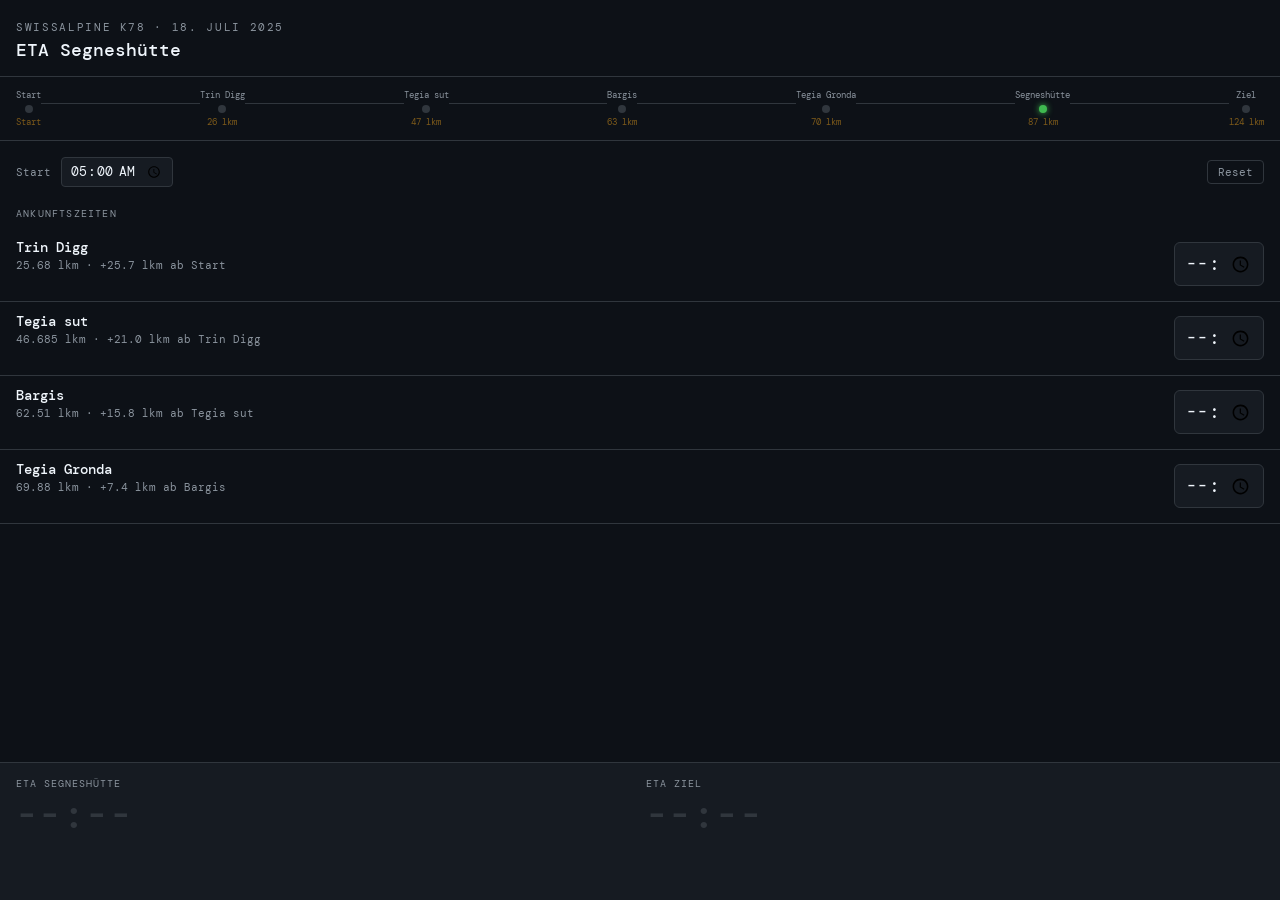
==== index.html @ bb36ba83 "from Claude" ====
<!DOCTYPE html>
<html lang="de">
<head>
  <meta charset="UTF-8">
  <meta name="viewport" content="width=device-width, initial-scale=1.0">
  <title>Swissalpine ETA</title>
  <link rel="preconnect" href="https://fonts.googleapis.com">
  <link href="https://fonts.googleapis.com/css2?family=DM+Mono:wght@300;400;500&display=swap" rel="stylesheet">
  <style>
    *, *::before, *::after { box-sizing: border-box; margin: 0; padding: 0; }

    :root {
      --bg:           #0D1117;
      --surface:      #161B22;
      --border:       #30363D;
      --accent:       #E8A838;
      --accent-dim:   #7D5A1A;
      --text:         #F0F6FC;
      --muted:        #8B949E;
      --ok:           #3FB950;
      --mono:         'DM Mono', 'Courier New', monospace;
    }

    body {
      background: var(--bg);
      color: var(--text);
      font-family: var(--mono);
      font-size: 14px;
      min-height: 100vh;
      padding: 0 0 120px 0;
    }

    /* ── header ── */
    header {
      padding: 20px 16px 14px;
      border-bottom: 1px solid var(--border);
    }
    header h1 {
      font-size: 11px;
      font-weight: 400;
      letter-spacing: 0.15em;
      text-transform: uppercase;
      color: var(--muted);
    }
    header p {
      font-size: 18px;
      font-weight: 500;
      color: var(--text);
      margin-top: 4px;
    }

    /* ── route strip ── */
    .route-strip {
      display: flex;
      align-items: center;
      gap: 0;
      overflow-x: auto;
      padding: 12px 16px;
      border-bottom: 1px solid var(--border);
      scrollbar-width: none;
    }
    .route-strip::-webkit-scrollbar { display: none; }
    .route-node {
      display: flex;
      flex-direction: column;
      align-items: center;
      flex-shrink: 0;
    }
    .route-node .label {
      font-size: 9px;
      color: var(--muted);
      text-align: center;
      max-width: 60px;
      white-space: nowrap;
    }
    .route-node .dot {
      width: 8px;
      height: 8px;
      border-radius: 50%;
      background: var(--border);
      margin: 4px 0 3px;
      transition: background 0.2s;
    }
    .route-node .dot.active { background: var(--accent); }
    .route-node .dot.target { background: var(--ok); box-shadow: 0 0 6px var(--ok); }
    .route-node .lkm {
      font-size: 9px;
      color: var(--accent-dim);
    }
    .route-line {
      flex: 1;
      height: 1px;
      background: var(--border);
      min-width: 12px;
      margin-bottom: 10px;
    }

    /* ── checkpoints ── */
    .section-label {
      font-size: 10px;
      letter-spacing: 0.12em;
      text-transform: uppercase;
      color: var(--muted);
      padding: 16px 16px 8px;
    }

    .checkpoint {
      padding: 10px 16px;
      display: grid;
      grid-template-columns: 1fr auto;
      align-items: center;
      gap: 12px;
      border-bottom: 1px solid var(--border);
    }
    .checkpoint-meta { display: flex; flex-direction: column; gap: 2px; }
    .checkpoint-name { font-size: 14px; font-weight: 500; color: var(--text); }
    .checkpoint-detail { font-size: 11px; color: var(--muted); }
    .checkpoint-pace {
      font-size: 11px;
      color: var(--accent);
      margin-top: 3px;
      min-height: 14px;
    }

    .time-input {
      background: var(--surface);
      border: 1px solid var(--border);
      border-radius: 6px;
      color: var(--text);
      font-family: var(--mono);
      font-size: 18px;
      padding: 8px 10px;
      width: 90px;
      text-align: center;
      transition: border-color 0.15s;
      -webkit-appearance: none;
    }
    .time-input:focus {
      outline: none;
      border-color: var(--accent);
    }
    .time-input.filled { border-color: var(--accent-dim); }
    .time-input:disabled {
      opacity: 0.35;
      cursor: not-allowed;
    }

    /* ── result card ── */
    .result-card {
      position: fixed;
      bottom: 0;
      left: 0;
      right: 0;
      background: var(--surface);
      border-top: 1px solid var(--border);
      padding: 14px 16px 24px;
    }
    .result-grid {
      display: grid;
      grid-template-columns: 1fr 1fr;
      gap: 12px;
    }
    .result-item { display: flex; flex-direction: column; gap: 2px; }
    .result-label {
      font-size: 10px;
      letter-spacing: 0.1em;
      text-transform: uppercase;
      color: var(--muted);
    }
    .result-time {
      font-size: 36px;
      font-weight: 500;
      color: var(--text);
      letter-spacing: 0.04em;
      transition: color 0.3s;
    }
    .result-time.ready { color: var(--ok); }
    .result-time.placeholder { color: var(--border); }
    .result-sub {
      font-size: 11px;
      color: var(--muted);
      min-height: 15px;
    }
    .result-basis {
      font-size: 10px;
      color: var(--accent-dim);
      margin-top: 6px;
      min-height: 14px;
    }

    /* ── settings ── */
    .settings {
      padding: 16px 16px 4px;
      display: flex;
      align-items: center;
      gap: 10px;
    }
    .settings label { font-size: 11px; color: var(--muted); }
    .settings input[type=time] {
      background: var(--surface);
      border: 1px solid var(--border);
      border-radius: 4px;
      color: var(--text);
      font-family: var(--mono);
      font-size: 13px;
      padding: 4px 8px;
    }
    .settings input[type=time]:focus { outline: none; border-color: var(--accent); }

    .reset-btn {
      margin-left: auto;
      background: none;
      border: 1px solid var(--border);
      border-radius: 4px;
      color: var(--muted);
      font-family: var(--mono);
      font-size: 11px;
      padding: 4px 10px;
      cursor: pointer;
    }
    .reset-btn:hover { border-color: var(--muted); color: var(--text); }
  </style>
</head>
<body>

<header>
  <h1>Swissalpine K78 · 18. Juli 2025</h1>
  <p>ETA Segneshütte</p>
</header>

<div class="route-strip" id="routeStrip">
  <!-- filled by JS -->
</div>

<div class="settings">
  <label>Start</label>
  <input type="time" id="startTime" value="05:00">
  <button class="reset-btn" onclick="resetAll()">Reset</button>
</div>

<div class="section-label">Ankunftszeiten</div>

<div id="checkpointList">
  <!-- filled by JS -->
</div>

<div class="result-card">
  <div class="result-grid">
    <div class="result-item">
      <div class="result-label">ETA Segneshütte</div>
      <div class="result-time placeholder" id="etaSegnes">--:--</div>
      <div class="result-sub" id="etaSegnesSub"></div>
    </div>
    <div class="result-item">
      <div class="result-label">ETA Ziel</div>
      <div class="result-time placeholder" id="etaZiel">--:--</div>
      <div class="result-sub" id="etaZielSub"></div>
    </div>
  </div>
  <div class="result-basis" id="resultBasis"></div>
</div>

<script>
  // ── Strecke ──────────────────────────────────────────────────────────────
  const ROUTE = [
    { id: 'start',    name: 'Start',         lkm: 0,       input: false },
    { id: 'trindigg', name: 'Trin Digg',     lkm: 25.68,   input: true  },
    { id: 'tegiasut', name: 'Tegia sut',     lkm: 46.685,  input: true  },
    { id: 'bargis',   name: 'Bargis',        lkm: 62.51,   input: true  },
    { id: 'gronda',   name: 'Tegia Gronda',  lkm: 69.88,   input: true  },
    { id: 'segnes',   name: 'Segneshütte',   lkm: 87.255,  input: false },
    { id: 'ziel',     name: 'Ziel',          lkm: 124.255, input: false },
  ];

  // Fatigue model params (calibrated)
  const V_BASE_MODEL = 10.2;   // lkm/h
  const ONSET = 40.0;          // lkm
  const LAMBDA = 0.009;
  const FLOOR = 0.55;

  function fatigue(lkm) {
    return Math.max(FLOOR, Math.exp(-LAMBDA * Math.max(0, lkm - ONSET)));
  }

  function fatigueMid(lkm_a, lkm_b) {
    // average of start and end fatigue (as in ODS)
    return (fatigue(lkm_a) + fatigue(lkm_b)) / 2;
  }

  // ── Time helpers ─────────────────────────────────────────────────────────
  function toMin(hhmm) {
    if (!hhmm) return null;
    const [h, m] = hhmm.split(':').map(Number);
    return h * 60 + m;
  }

  function toHHMM(minutes) {
    if (minutes == null || isNaN(minutes)) return '--:--';
    const h = Math.floor(minutes / 60) % 24;
    const m = Math.round(minutes % 60);
    return String(h).padStart(2, '0') + ':' + String(m).padStart(2, '0');
  }

  function durationStr(minutes) {
    if (!minutes || minutes <= 0) return '';
    const h = Math.floor(minutes / 60);
    const m = Math.round(minutes % 60);
    return h > 0 ? `${h}h ${m}min` : `${m}min`;
  }

  // ── Build DOM ─────────────────────────────────────────────────────────────
  function buildRoute() {
    const strip = document.getElementById('routeStrip');
    ROUTE.forEach((cp, i) => {
      const node = document.createElement('div');
      node.className = 'route-node';
      const isTarget = cp.id === 'segnes';
      node.innerHTML = `
        <span class="label">${cp.name}</span>
        <div class="dot${isTarget ? ' target' : ''}" id="dot_${cp.id}"></div>
        <span class="lkm">${cp.lkm > 0 ? cp.lkm.toFixed(0) + ' lkm' : 'Start'}</span>
      `;
      strip.appendChild(node);
      if (i < ROUTE.length - 1) {
        const line = document.createElement('div');
        line.className = 'route-line';
        strip.appendChild(line);
      }
    });
  }

  function buildCheckpoints() {
    const list = document.getElementById('checkpointList');
    const inputs = ROUTE.filter(cp => cp.input);
    inputs.forEach((cp, i) => {
      const prev = ROUTE[ROUTE.findIndex(r => r.id === cp.id) - 1];
      const segLkm = cp.lkm - prev.lkm;
      const div = document.createElement('div');
      div.className = 'checkpoint';
      div.innerHTML = `
        <div class="checkpoint-meta">
          <div class="checkpoint-name">${cp.name}</div>
          <div class="checkpoint-detail">${cp.lkm} lkm · +${segLkm.toFixed(1)} lkm ab ${prev.name}</div>
          <div class="checkpoint-pace" id="pace_${cp.id}"></div>
        </div>
        <input type="time" class="time-input" id="input_${cp.id}"
               placeholder="--:--" step="60"
               oninput="onTimeInput('${cp.id}')">
      `;
      list.appendChild(div);
    });
  }

  // ── Core calculation ──────────────────────────────────────────────────────
  function calculate() {
    const startMin = toMin(document.getElementById('startTime').value) ?? 300;

    // Collect filled checkpoints
    const filled = [];
    ROUTE.forEach(cp => {
      if (!cp.input) return;
      const el = document.getElementById('input_' + cp.id);
      const val = el?.value;
      if (val) filled.push({ ...cp, arrMin: toMin(val) });
    });

    // Update dot states
    ROUTE.forEach(cp => {
      const dot = document.getElementById('dot_' + cp.id);
      if (!dot) return;
      const isFilled = filled.find(f => f.id === cp.id);
      if (cp.id === 'segnes') return; // always green
      if (cp.id === 'start') { dot.classList.add('active'); return; }
      if (isFilled) dot.classList.add('active');
      else dot.classList.remove('active');
    });

    // Show pace per segment
    ROUTE.filter(cp => cp.input).forEach((cp, i) => {
      const paceEl = document.getElementById('pace_' + cp.id);
      const f = filled.find(f => f.id === cp.id);
      if (!f) { paceEl.textContent = ''; return; }

      const prevFilled = i === 0
        ? { lkm: 0, arrMin: startMin }
        : (() => {
            const inputCps = ROUTE.filter(r => r.input);
            for (let j = i - 1; j >= 0; j--) {
              const prev = inputCps[j];
              const pf = filled.find(ff => ff.id === prev.id);
              if (pf) return pf;
            }
            return { lkm: 0, arrMin: startMin };
          })();

      const segLkm = f.lkm - prevFilled.lkm;
      const segMin = f.arrMin - prevFilled.arrMin;
      if (segMin <= 0) { paceEl.textContent = '⚠ Zeit prüfen'; return; }
      const pace = segLkm / (segMin / 60);
      paceEl.textContent = `${pace.toFixed(1)} lkm/h`;
    });

    if (filled.length === 0) {
      setResult(null, null, null);
      return;
    }

    // Use last filled segment to estimate v_base
    const last = filled[filled.length - 1];
    const lastIdx = ROUTE.findIndex(r => r.id === last.id);
    const prevCp = ROUTE[lastIdx - 1];

    // Find previous filled or start
    let prevFilled = { lkm: 0, arrMin: startMin };
    for (let i = filled.length - 2; i >= 0; i--) {
      if (filled[i].lkm < last.lkm) { prevFilled = filled[i]; break; }
    }
    // fallback: use start if only one point
    if (filled.length === 1) prevFilled = { lkm: 0, arrMin: startMin };

    const segLkm = last.lkm - prevFilled.lkm;
    const segMin = last.arrMin - prevFilled.arrMin;
    if (segMin <= 0) { setResult(null, null, 'Zeit prüfen'); return; }

    const measuredPace = segLkm / (segMin / 60);  // lkm/h
    const fSeg = fatigueMid(prevFilled.lkm, last.lkm);
    const vBaseEst = measuredPace / fSeg;

    // Clamp v_base to sane range [6, 14]
    const vBase = Math.min(14, Math.max(6, vBaseEst));

    // Project to Segneshütte
    const segnes = ROUTE.find(r => r.id === 'segnes');
    const ziel = ROUTE.find(r => r.id === 'ziel');

    const fSegnes = fatigueMid(last.lkm, segnes.lkm);
    const distToSegnes = segnes.lkm - last.lkm;
    const minToSegnes = (distToSegnes / (vBase * fSegnes)) * 60;
    const etaSegnesMin = last.arrMin + minToSegnes;

    // Project to Ziel
    const fZiel = fatigueMid(segnes.lkm, ziel.lkm);
    const distToZiel = ziel.lkm - last.lkm;
    const fFull = fatigueMid(last.lkm, ziel.lkm);
    const minToZiel = (distToZiel / (vBase * fFull)) * 60;
    const etaZielMin = last.arrMin + minToZiel;

    const basisText = `Basis: ${vBase.toFixed(1)} lkm/h (ab ${last.name}, ${measuredPace.toFixed(1)} lkm/h gemessen)`;
    setResult(etaSegnesMin, etaZielMin, basisText, startMin);
  }

  function setResult(segnesMin, zielMin, basis, startMin) {
    const segnesEl = document.getElementById('etaSegnes');
    const zielEl = document.getElementById('etaZiel');
    const segnesSubEl = document.getElementById('etaSegnesSub');
    const zielSubEl = document.getElementById('etaZielSub');
    const basisEl = document.getElementById('resultBasis');

    if (segnesMin == null) {
      segnesEl.textContent = '--:--';
      segnesEl.className = 'result-time placeholder';
      zielEl.textContent = '--:--';
      zielEl.className = 'result-time placeholder';
      segnesSubEl.textContent = '';
      zielSubEl.textContent = '';
      basisEl.textContent = '';
      return;
    }

    segnesEl.textContent = toHHMM(segnesMin);
    segnesEl.className = 'result-time ready';
    zielEl.textContent = toHHMM(zielMin);
    zielEl.className = 'result-time ready';

    const now = new Date();
    const nowMin = now.getHours() * 60 + now.getMinutes();
    const diffSegnes = segnesMin - nowMin;
    segnesSubEl.textContent = diffSegnes > 0 ? `in ${durationStr(diffSegnes)}` : '';

    const totalMin = zielMin - (startMin ?? 300);
    zielSubEl.textContent = `Gesamtzeit ${durationStr(totalMin)}`;

    basisEl.textContent = basis ?? '';
  }

  function onTimeInput(id) {
    const el = document.getElementById('input_' + id);
    if (el.value) el.classList.add('filled');
    else el.classList.remove('filled');
    calculate();
  }

  function resetAll() {
    ROUTE.filter(cp => cp.input).forEach(cp => {
      const el = document.getElementById('input_' + cp.id);
      if (el) { el.value = ''; el.classList.remove('filled'); }
      const pace = document.getElementById('pace_' + cp.id);
      if (pace) pace.textContent = '';
    });
    setResult(null, null, null);
    ROUTE.forEach(cp => {
      const dot = document.getElementById('dot_' + cp.id);
      if (dot && cp.id !== 'segnes' && cp.id !== 'start') dot.classList.remove('active');
    });
  }

  // ── Init ──────────────────────────────────────────────────────────────────
  buildRoute();
  buildCheckpoints();
  document.getElementById('startTime').addEventListener('change', calculate);
</script>
</body>
</html>
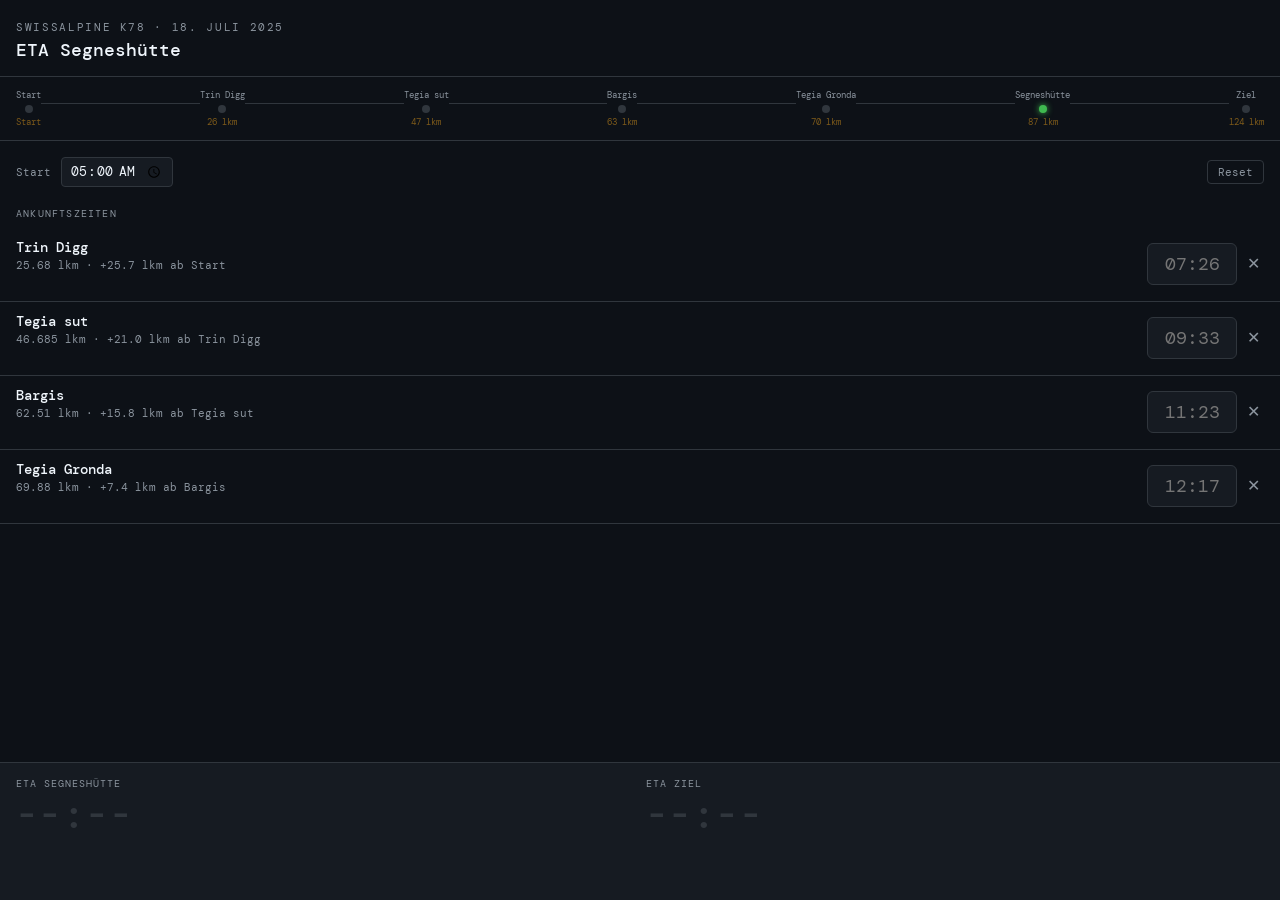
==== commit ac588ca3: "v2" ====
--- a/index.html
+++ b/index.html
@@ -263,21 +263,21 @@
 <script>
   // ── Strecke ──────────────────────────────────────────────────────────────
   const ROUTE = [
-    { id: 'start',    name: 'Start',         lkm: 0,       input: false },
-    { id: 'trindigg', name: 'Trin Digg',     lkm: 25.68,   input: true  },
-    { id: 'tegiasut', name: 'Tegia sut',     lkm: 46.685,  input: true  },
-    { id: 'bargis',   name: 'Bargis',        lkm: 62.51,   input: true  },
-    { id: 'gronda',   name: 'Tegia Gronda',  lkm: 69.88,   input: true  },
-    { id: 'segnes',   name: 'Segneshütte',   lkm: 87.255,  input: false },
-    { id: 'ziel',     name: 'Ziel',          lkm: 124.255, input: false },
-  ];
+	  { id: 'start',    name: 'Start',        lkm: 0,       modelMin: 300,  input: false },
+	  { id: 'trindigg', name: 'Trin Digg',    lkm: 25.68,   modelMin: 446,  input: true  },
+	  { id: 'tegiasut', name: 'Tegia sut',    lkm: 46.685,  modelMin: 573,  input: true  },
+	  { id: 'bargis',   name: 'Bargis',       lkm: 62.51,   modelMin: 683,  input: true  },
+	  { id: 'gronda',   name: 'Tegia Gronda', lkm: 69.88,   modelMin: 737,  input: true  },
+	  { id: 'segnes',   name: 'Segneshütte',  lkm: 87.255,  modelMin: 883,  input: false },
+	  { id: 'ziel',     name: 'Ziel',         lkm: 124.255, modelMin: 1260, input: false },
+	];
 
   // Fatigue model params (calibrated)
   const V_BASE_MODEL = 10.2;   // lkm/h
   const ONSET = 40.0;          // lkm
   const LAMBDA = 0.009;
   const FLOOR = 0.55;
-
+  
   function fatigue(lkm) {
     return Math.max(FLOOR, Math.exp(-LAMBDA * Math.max(0, lkm - ONSET)));
   }
@@ -343,9 +343,15 @@
           <div class="checkpoint-detail">${cp.lkm} lkm · +${segLkm.toFixed(1)} lkm ab ${prev.name}</div>
           <div class="checkpoint-pace" id="pace_${cp.id}"></div>
         </div>
-        <input type="time" class="time-input" id="input_${cp.id}"
-               placeholder="--:--" step="60"
-               oninput="onTimeInput('${cp.id}')">
+		<div style="display:flex; align-items:center; gap:6px;">
+			<input type="text" class="time-input" id="input_${cp.id}"
+				placeholder="${toHHMM(cp.modelMin)}" maxlength="5" inputmode="numeric"
+				oninput="onTimeInput('${cp.id}')">
+			 <button onclick="clearInput('${cp.id}')" style="
+				background:none; border:none; color:var(--muted);
+				font-size:16px; cursor:pointer; padding:4px; line-height:1;
+				">✕</button>
+		</div>
       `;
       list.appendChild(div);
     });
@@ -355,98 +361,80 @@
   function calculate() {
     const startMin = toMin(document.getElementById('startTime').value) ?? 300;
 
-    // Collect filled checkpoints
-    const filled = [];
+    // Collect measured checkpoints
+    const measured = [];
     ROUTE.forEach(cp => {
       if (!cp.input) return;
       const el = document.getElementById('input_' + cp.id);
       const val = el?.value;
-      if (val) filled.push({ ...cp, arrMin: toMin(val) });
+      if (val && /^\d{2}:\d{2}$/.test(val)) {
+        measured.push({ ...cp, arrMin: toMin(val) });
+      }
     });
 
     // Update dot states
     ROUTE.forEach(cp => {
       const dot = document.getElementById('dot_' + cp.id);
       if (!dot) return;
-      const isFilled = filled.find(f => f.id === cp.id);
-      if (cp.id === 'segnes') return; // always green
+      if (cp.id === 'segnes') return;
       if (cp.id === 'start') { dot.classList.add('active'); return; }
-      if (isFilled) dot.classList.add('active');
+      if (measured.find(f => f.id === cp.id)) dot.classList.add('active');
       else dot.classList.remove('active');
     });
 
-    // Show pace per segment
+    // Build effective timeline: measured where available, shifted model otherwise
+    const delta = measured.length > 0
+      ? measured[measured.length - 1].arrMin - measured[measured.length - 1].modelMin
+      : 0;
+
+    const effective = ROUTE.map(cp => ({
+      ...cp,
+      arrMin: measured.find(m => m.id === cp.id)?.arrMin ?? (cp.modelMin + delta)
+    }));
+
+    // Show pace per segment (measured only)
     ROUTE.filter(cp => cp.input).forEach((cp, i) => {
       const paceEl = document.getElementById('pace_' + cp.id);
-      const f = filled.find(f => f.id === cp.id);
-      if (!f) { paceEl.textContent = ''; return; }
-
-      const prevFilled = i === 0
-        ? { lkm: 0, arrMin: startMin }
-        : (() => {
-            const inputCps = ROUTE.filter(r => r.input);
-            for (let j = i - 1; j >= 0; j--) {
-              const prev = inputCps[j];
-              const pf = filled.find(ff => ff.id === prev.id);
-              if (pf) return pf;
-            }
-            return { lkm: 0, arrMin: startMin };
-          })();
-
-      const segLkm = f.lkm - prevFilled.lkm;
-      const segMin = f.arrMin - prevFilled.arrMin;
+      const m = measured.find(f => f.id === cp.id);
+      if (!m) { paceEl.textContent = ''; return; }
+      const idx = effective.findIndex(e => e.id === cp.id);
+      const prev = effective[idx - 1];
+      const segLkm = m.lkm - prev.lkm;
+      const segMin = m.arrMin - prev.arrMin;
       if (segMin <= 0) { paceEl.textContent = '⚠ Zeit prüfen'; return; }
-      const pace = segLkm / (segMin / 60);
-      paceEl.textContent = `${pace.toFixed(1)} lkm/h`;
-    });
-
-    if (filled.length === 0) {
-      setResult(null, null, null);
-      return;
-    }
-
-    // Use last filled segment to estimate v_base
-    const last = filled[filled.length - 1];
-    const lastIdx = ROUTE.findIndex(r => r.id === last.id);
-    const prevCp = ROUTE[lastIdx - 1];
-
-    // Find previous filled or start
-    let prevFilled = { lkm: 0, arrMin: startMin };
-    for (let i = filled.length - 2; i >= 0; i--) {
-      if (filled[i].lkm < last.lkm) { prevFilled = filled[i]; break; }
-    }
-    // fallback: use start if only one point
-    if (filled.length === 1) prevFilled = { lkm: 0, arrMin: startMin };
-
-    const segLkm = last.lkm - prevFilled.lkm;
-    const segMin = last.arrMin - prevFilled.arrMin;
-    if (segMin <= 0) { setResult(null, null, 'Zeit prüfen'); return; }
-
-    const measuredPace = segLkm / (segMin / 60);  // lkm/h
-    const fSeg = fatigueMid(prevFilled.lkm, last.lkm);
-    const vBaseEst = measuredPace / fSeg;
-
-    // Clamp v_base to sane range [6, 14]
-    const vBase = Math.min(14, Math.max(6, vBaseEst));
-
-    // Project to Segneshütte
-    const segnes = ROUTE.find(r => r.id === 'segnes');
-    const ziel = ROUTE.find(r => r.id === 'ziel');
-
-    const fSegnes = fatigueMid(last.lkm, segnes.lkm);
-    const distToSegnes = segnes.lkm - last.lkm;
-    const minToSegnes = (distToSegnes / (vBase * fSegnes)) * 60;
-    const etaSegnesMin = last.arrMin + minToSegnes;
-
-    // Project to Ziel
-    const fZiel = fatigueMid(segnes.lkm, ziel.lkm);
-    const distToZiel = ziel.lkm - last.lkm;
-    const fFull = fatigueMid(last.lkm, ziel.lkm);
-    const minToZiel = (distToZiel / (vBase * fFull)) * 60;
-    const etaZielMin = last.arrMin + minToZiel;
-
-    const basisText = `Basis: ${vBase.toFixed(1)} lkm/h (ab ${last.name}, ${measuredPace.toFixed(1)} lkm/h gemessen)`;
-    setResult(etaSegnesMin, etaZielMin, basisText, startMin);
+      paceEl.textContent = `${(segLkm / (segMin / 60)).toFixed(1)} lkm/h`;
+    });
+
+    // Fit v_base over all effective input segments (lkm-weighted)
+    const fitPoints = [effective[0], ...effective.filter(cp => cp.input)];
+    let totalLkm = 0, totalWeighted = 0, valid = true;
+    for (let i = 1; i < fitPoints.length; i++) {
+      const a = fitPoints[i-1], b = fitPoints[i];
+      const segLkm = b.lkm - a.lkm;
+      const segMin = b.arrMin - a.arrMin;
+      if (segMin <= 0) { valid = false; break; }
+      const f = fatigueMid(a.lkm, b.lkm);
+      const vb = (segLkm / (segMin / 60)) / f;
+      totalWeighted += vb * segLkm;
+      totalLkm += segLkm;
+    }
+    if (!valid || totalLkm === 0) { setResult(null, null, 'Zeit prüfen'); return; }
+
+    const vBase = Math.min(14, Math.max(6, totalWeighted / totalLkm));
+    const last = effective.find(e => e.id === (measured.length > 0
+      ? measured[measured.length - 1].id
+      : ROUTE.filter(r => r.input).slice(-1)[0].id));
+
+    const segnes = effective.find(e => e.id === 'segnes');
+    const ziel   = effective.find(e => e.id === 'ziel');
+
+    const etaSegnesMin = last.arrMin + (segnes.lkm - last.lkm) / (vBase * fatigueMid(last.lkm, segnes.lkm)) * 60;
+    const etaZielMin   = last.arrMin + (ziel.lkm   - last.lkm) / (vBase * fatigueMid(last.lkm, ziel.lkm))   * 60;
+
+    const src = measured.length > 0
+      ? `${measured.length} gemessen + ${4 - measured.length} verschoben (Δ${delta >= 0 ? '+' : ''}${Math.round(delta)}min)`
+      : 'Modell (keine Messung)';
+    setResult(etaSegnesMin, etaZielMin, `Basis: ${vBase.toFixed(1)} lkm/h · ${src}`, startMin);
   }
 
   function setResult(segnesMin, zielMin, basis, startMin) {
@@ -484,11 +472,15 @@
   }
 
   function onTimeInput(id) {
-    const el = document.getElementById('input_' + id);
-    if (el.value) el.classList.add('filled');
-    else el.classList.remove('filled');
-    calculate();
-  }
+	  const el = document.getElementById('input_' + id);
+	  let v = el.value.replace(/[^0-9]/g, '');
+	  if (v.length >= 3) v = v.slice(0, 2) + ':' + v.slice(2, 4);
+	  el.value = v;
+	  const valid = /^\d{2}:\d{2}$/.test(v);
+	  if (valid) el.classList.add('filled');
+	  else el.classList.remove('filled');
+	  if (valid) calculate();
+	}
 
   function resetAll() {
     ROUTE.filter(cp => cp.input).forEach(cp => {
@@ -503,6 +495,14 @@
       if (dot && cp.id !== 'segnes' && cp.id !== 'start') dot.classList.remove('active');
     });
   }
+  
+  function clearInput(id) {
+	  const el = document.getElementById('input_' + id);
+	  el.value = '';
+	  el.classList.remove('filled');
+	  document.getElementById('pace_' + id).textContent = '';
+	  calculate();
+	}
 
   // ── Init ──────────────────────────────────────────────────────────────────
   buildRoute();
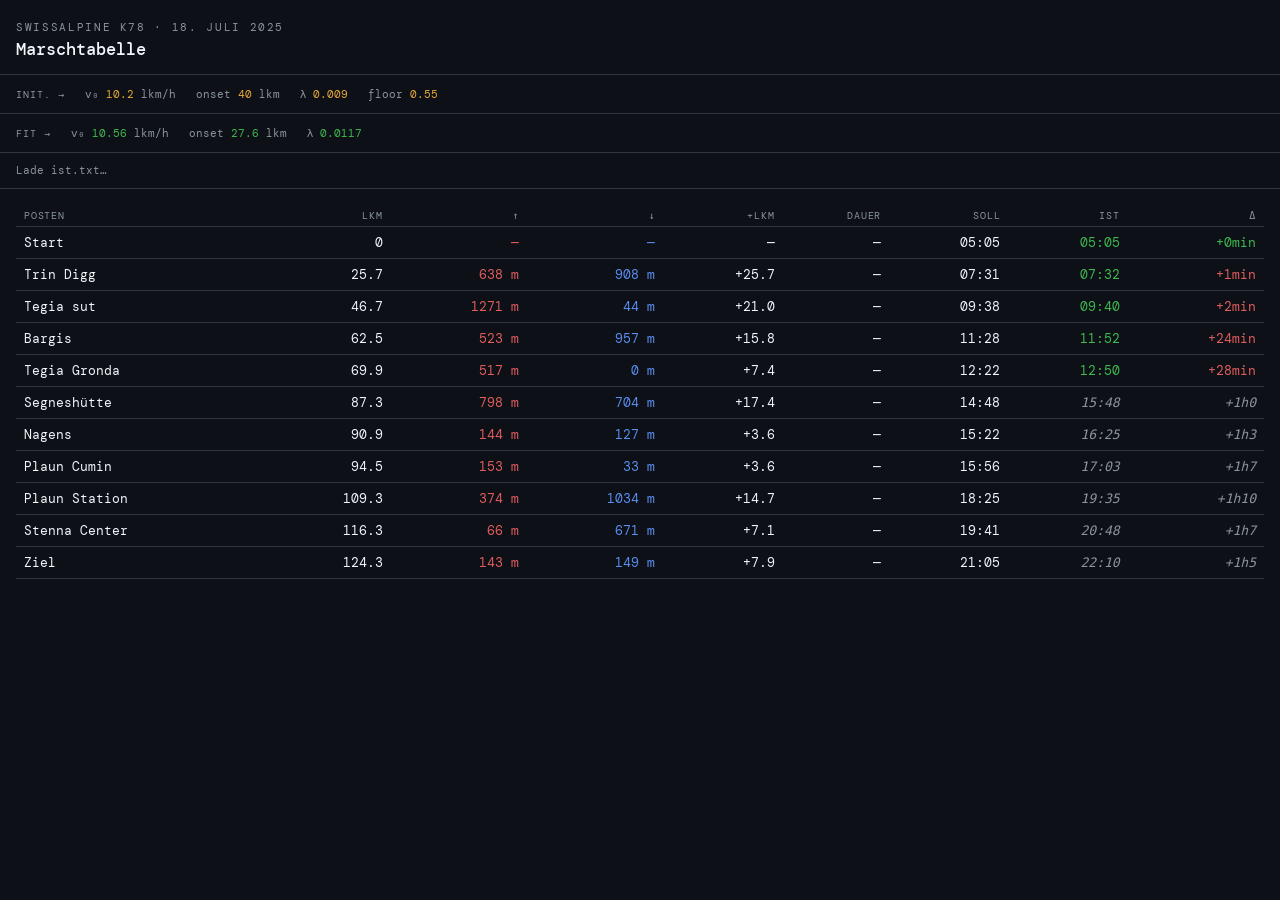
==== commit 9b98a5a8: "REWORKED" ====
--- a/index.html
+++ b/index.html
@@ -3,511 +3,383 @@
 <head>
   <meta charset="UTF-8">
   <meta name="viewport" content="width=device-width, initial-scale=1.0">
-  <title>Swissalpine ETA</title>
-  <link rel="preconnect" href="https://fonts.googleapis.com">
+  <title>Swissalpine K78 · Marschtabelle</title>
   <link href="https://fonts.googleapis.com/css2?family=DM+Mono:wght@300;400;500&display=swap" rel="stylesheet">
   <style>
     *, *::before, *::after { box-sizing: border-box; margin: 0; padding: 0; }
-
     :root {
-      --bg:           #0D1117;
-      --surface:      #161B22;
-      --border:       #30363D;
-      --accent:       #E8A838;
-      --accent-dim:   #7D5A1A;
-      --text:         #F0F6FC;
-      --muted:        #8B949E;
-      --ok:           #3FB950;
-      --mono:         'DM Mono', 'Courier New', monospace;
-    }
-
-    body {
-      background: var(--bg);
-      color: var(--text);
-      font-family: var(--mono);
-      font-size: 14px;
-      min-height: 100vh;
-      padding: 0 0 120px 0;
-    }
-
-    /* ── header ── */
-    header {
-      padding: 20px 16px 14px;
+      --bg:      #0D1117;
+      --surface: #161B22;
+      --border:  #30363D;
+      --accent:  #E8A838;
+      --text:    #F0F6FC;
+      --muted:   #8B949E;
+      --ok:      #3FB950;
+      --late:    #e05c5c;
+      --mono:    'DM Mono', monospace;
+    }
+    body { background: var(--bg); color: var(--text); font-family: var(--mono); font-size: 13px; padding: 0 0 40px; }
+
+    header { padding: 20px 16px 14px; border-bottom: 1px solid var(--border); }
+    header h1 { font-size: 11px; font-weight: 400; letter-spacing: 0.15em; text-transform: uppercase; color: var(--muted); }
+    header p  { font-size: 17px; font-weight: 500; margin-top: 4px; }
+
+    .params { padding: 12px 16px; border-bottom: 1px solid var(--border); display: flex; flex-wrap: wrap; gap: 6px 20px; }
+    .param { font-size: 11px; color: var(--muted); }
+    .param span { color: var(--accent); }
+
+    .fit-bar {
+      padding: 10px 16px;
       border-bottom: 1px solid var(--border);
-    }
-    header h1 {
-      font-size: 11px;
-      font-weight: 400;
-      letter-spacing: 0.15em;
-      text-transform: uppercase;
-      color: var(--muted);
-    }
-    header p {
-      font-size: 18px;
-      font-weight: 500;
-      color: var(--text);
-      margin-top: 4px;
-    }
-
-    /* ── route strip ── */
-    .route-strip {
-      display: flex;
-      align-items: center;
-      gap: 0;
-      overflow-x: auto;
-      padding: 12px 16px;
-      border-bottom: 1px solid var(--border);
-      scrollbar-width: none;
-    }
-    .route-strip::-webkit-scrollbar { display: none; }
-    .route-node {
-      display: flex;
-      flex-direction: column;
-      align-items: center;
-      flex-shrink: 0;
-    }
-    .route-node .label {
-      font-size: 9px;
-      color: var(--muted);
-      text-align: center;
-      max-width: 60px;
-      white-space: nowrap;
-    }
-    .route-node .dot {
-      width: 8px;
-      height: 8px;
-      border-radius: 50%;
-      background: var(--border);
-      margin: 4px 0 3px;
-      transition: background 0.2s;
-    }
-    .route-node .dot.active { background: var(--accent); }
-    .route-node .dot.target { background: var(--ok); box-shadow: 0 0 6px var(--ok); }
-    .route-node .lkm {
-      font-size: 9px;
-      color: var(--accent-dim);
-    }
-    .route-line {
-      flex: 1;
-      height: 1px;
-      background: var(--border);
-      min-width: 12px;
-      margin-bottom: 10px;
-    }
-
-    /* ── checkpoints ── */
-    .section-label {
-      font-size: 10px;
-      letter-spacing: 0.12em;
-      text-transform: uppercase;
-      color: var(--muted);
-      padding: 16px 16px 8px;
-    }
-
-    .checkpoint {
-      padding: 10px 16px;
-      display: grid;
-      grid-template-columns: 1fr auto;
-      align-items: center;
-      gap: 12px;
-      border-bottom: 1px solid var(--border);
-    }
-    .checkpoint-meta { display: flex; flex-direction: column; gap: 2px; }
-    .checkpoint-name { font-size: 14px; font-weight: 500; color: var(--text); }
-    .checkpoint-detail { font-size: 11px; color: var(--muted); }
-    .checkpoint-pace {
-      font-size: 11px;
-      color: var(--accent);
-      margin-top: 3px;
-      min-height: 14px;
-    }
-
-    .time-input {
-      background: var(--surface);
-      border: 1px solid var(--border);
-      border-radius: 6px;
-      color: var(--text);
-      font-family: var(--mono);
-      font-size: 18px;
-      padding: 8px 10px;
-      width: 90px;
-      text-align: center;
-      transition: border-color 0.15s;
-      -webkit-appearance: none;
-    }
-    .time-input:focus {
-      outline: none;
-      border-color: var(--accent);
-    }
-    .time-input.filled { border-color: var(--accent-dim); }
-    .time-input:disabled {
-      opacity: 0.35;
-      cursor: not-allowed;
-    }
-
-    /* ── result card ── */
-    .result-card {
-      position: fixed;
-      bottom: 0;
-      left: 0;
-      right: 0;
-      background: var(--surface);
-      border-top: 1px solid var(--border);
-      padding: 14px 16px 24px;
-    }
-    .result-grid {
-      display: grid;
-      grid-template-columns: 1fr 1fr;
-      gap: 12px;
-    }
-    .result-item { display: flex; flex-direction: column; gap: 2px; }
-    .result-label {
-      font-size: 10px;
-      letter-spacing: 0.1em;
-      text-transform: uppercase;
-      color: var(--muted);
-    }
-    .result-time {
-      font-size: 36px;
-      font-weight: 500;
-      color: var(--text);
-      letter-spacing: 0.04em;
-      transition: color 0.3s;
-    }
-    .result-time.ready { color: var(--ok); }
-    .result-time.placeholder { color: var(--border); }
-    .result-sub {
       font-size: 11px;
       color: var(--muted);
-      min-height: 15px;
-    }
-    .result-basis {
-      font-size: 10px;
-      color: var(--accent-dim);
-      margin-top: 6px;
-      min-height: 14px;
-    }
-
-    /* ── settings ── */
-    .settings {
-      padding: 16px 16px 4px;
-      display: flex;
-      align-items: center;
-      gap: 10px;
-    }
-    .settings label { font-size: 11px; color: var(--muted); }
-    .settings input[type=time] {
-      background: var(--surface);
-      border: 1px solid var(--border);
-      border-radius: 4px;
-      color: var(--text);
-      font-family: var(--mono);
-      font-size: 13px;
-      padding: 4px 8px;
-    }
-    .settings input[type=time]:focus { outline: none; border-color: var(--accent); }
-
-    .reset-btn {
-      margin-left: auto;
-      background: none;
-      border: 1px solid var(--border);
-      border-radius: 4px;
-      color: var(--muted);
-      font-family: var(--mono);
-      font-size: 11px;
-      padding: 4px 10px;
-      cursor: pointer;
-    }
-    .reset-btn:hover { border-color: var(--muted); color: var(--text); }
+      min-height: 36px;
+    }
+    .fit-bar span { color: var(--ok); }
+    .fit-bar.error { color: var(--late); }
+
+    .table-wrap { overflow-x: auto; padding: 0 16px; margin-top: 16px; }
+    table { width: 100%; border-collapse: collapse; }
+    th {
+      text-align: right; font-size: 10px; font-weight: 400;
+      letter-spacing: 0.08em; text-transform: uppercase;
+      color: var(--muted); padding: 4px 8px;
+      border-bottom: 1px solid var(--border); white-space: nowrap;
+    }
+    th:first-child { text-align: left; }
+    td {
+      padding: 7px 8px; border-bottom: 1px solid var(--border);
+      text-align: right; white-space: nowrap; color: var(--text);
+    }
+    td:first-child { text-align: left; }
+
+    tr.is-start  td { color: var(--muted); }
+    tr.is-input  td { color: var(--accent); }
+    tr.is-key    td { color: var(--ok); font-weight: 500; }
+
+    .ist-cell.measured  { color: var(--ok); }
+    .ist-cell.projected { color: var(--muted); font-style: italic; }
+    .delta-cell.ahead   { color: var(--ok); }
+    .delta-cell.behind  { color: var(--late); }
+    .delta-cell.projected  { color: var(--muted); font-style: italic; }
+
+    .up   { color: #e05c5c; }
+    .down { color: #5b8dee; }
+
+    .reload-btn {
+      float: right; background: none; border: 1px solid var(--border);
+      border-radius: 4px; color: var(--muted); font-family: var(--mono);
+      font-size: 10px; padding: 2px 8px; cursor: pointer; margin-top: -2px;
+    }
+    .reload-btn:hover { border-color: var(--muted); color: var(--text); }
   </style>
 </head>
 <body>
 
 <header>
   <h1>Swissalpine K78 · 18. Juli 2025</h1>
-  <p>ETA Segneshütte</p>
+  <p>Marschtabelle</p>
 </header>
 
-<div class="route-strip" id="routeStrip">
-  <!-- filled by JS -->
+<div class="params">
+  <div class="param" style="color:var(--muted);font-size:10px;letter-spacing:.1em;text-transform:uppercase;align-self:center">init. →</div>
+  <div class="param">v₀ <span id="pV0">10.2</span> lkm/h</div>
+  <div class="param">onset <span>40</span> lkm</div>
+  <div class="param">λ <span>0.009</span></div>
+  <div class="param">floor <span>0.55</span></div>
 </div>
 
-<div class="settings">
-  <label>Start</label>
-  <input type="time" id="startTime" value="05:00">
-  <button class="reset-btn" onclick="resetAll()">Reset</button>
+<div class="params" id="fitParamsBar" style="display:none">
+  <div class="param" style="color:var(--muted);font-size:10px;letter-spacing:.1em;text-transform:uppercase;align-self:center">fit →</div>
+  <div class="param">v₀ <span id="fpV0" style="color:var(--ok)"></span> lkm/h</div>
+  <div class="param">onset <span id="fpOnset" style="color:var(--ok)"></span> lkm</div>
+  <div class="param">λ <span id="fpLambda" style="color:var(--ok)"></span></div>
 </div>
 
-<div class="section-label">Ankunftszeiten</div>
-
-<div id="checkpointList">
-  <!-- filled by JS -->
+<div class="fit-bar" id="fitBar">Lade ist.txt…</div>
+
+<div class="table-wrap">
+  <table>
+    <thead>
+      <tr>
+        <th>Posten</th>
+        <th>lkm</th>
+        <th>↑</th>
+        <th>↓</th>
+        <th>+lkm</th>
+        <th>Dauer</th>
+        <th>Soll</th>
+        <th>Ist</th>
+        <th>Δ</th>
+      </tr>
+    </thead>
+    <tbody id="tbody"></tbody>
+  </table>
 </div>
 
-<div class="result-card">
-  <div class="result-grid">
-    <div class="result-item">
-      <div class="result-label">ETA Segneshütte</div>
-      <div class="result-time placeholder" id="etaSegnes">--:--</div>
-      <div class="result-sub" id="etaSegnesSub"></div>
-    </div>
-    <div class="result-item">
-      <div class="result-label">ETA Ziel</div>
-      <div class="result-time placeholder" id="etaZiel">--:--</div>
-      <div class="result-sub" id="etaZielSub"></div>
-    </div>
-  </div>
-  <div class="result-basis" id="resultBasis"></div>
-</div>
-
 <script>
-  // ── Strecke ──────────────────────────────────────────────────────────────
-  const ROUTE = [
-	  { id: 'start',    name: 'Start',        lkm: 0,       modelMin: 300,  input: false },
-	  { id: 'trindigg', name: 'Trin Digg',    lkm: 25.68,   modelMin: 446,  input: true  },
-	  { id: 'tegiasut', name: 'Tegia sut',    lkm: 46.685,  modelMin: 573,  input: true  },
-	  { id: 'bargis',   name: 'Bargis',       lkm: 62.51,   modelMin: 683,  input: true  },
-	  { id: 'gronda',   name: 'Tegia Gronda', lkm: 69.88,   modelMin: 737,  input: true  },
-	  { id: 'segnes',   name: 'Segneshütte',  lkm: 87.255,  modelMin: 883,  input: false },
-	  { id: 'ziel',     name: 'Ziel',         lkm: 124.255, modelMin: 1260, input: false },
-	];
-
-  // Fatigue model params (calibrated)
-  const V_BASE_MODEL = 10.2;   // lkm/h
-  const ONSET = 40.0;          // lkm
-  const LAMBDA = 0.009;
-  const FLOOR = 0.55;
+// ── Model params ────────────────────────────────────────────────────────────
+const V_BASE   = 10.2;
+const ONSET    = 40.0;
+const LAMBDA   = 0.009;
+const FLOOR    = 0.55;
+
+const ROUTE = [
+  { id:'start',   name:'Start',         lkm:0,       asc:0,      desc:0,       soll:  0, ist:-1, estimate:-1, state:0 },
+  { id:'trindigg',name:'Trin Digg',     lkm:25.68,   asc:638,    desc:907.5,   soll:146, ist:-1, estimate:-1, state:0 },
+  { id:'tegiasut',name:'Tegia sut',     lkm:46.685,  asc:1908.5, desc:951.5,   soll:273, ist:-1, estimate:-1, state:0 },
+  { id:'bargis',  name:'Bargis',        lkm:62.51,   asc:2431,   desc:1908.5,  soll:383, ist:-1, estimate:-1, state:0 },
+  { id:'gronda',  name:'Tegia Gronda',  lkm:69.88,   asc:2948,   desc:1908.5,  soll:437, ist:-1, estimate:-1, state:0 },
+  { id:'segnes',  name:'Segneshütte',   lkm:87.255,  asc:3745.5, desc:2612.5,  soll:583, ist:-1, estimate:-1, state:0 },
+  { id:'nagens',  name:'Nagens',        lkm:90.896,  asc:3889.6, desc:2739,    soll:617, ist:-1, estimate:-1, state:0 },
+  { id:'cumin',   name:'Plaun Cumin',   lkm:94.525,  asc:4042.5, desc:2772,    soll:651, ist:-1, estimate:-1, state:0 },
+  { id:'station', name:'Plaun Station', lkm:109.265, asc:4416.5, desc:3806,    soll:800, ist:-1, estimate:-1, state:0 },
+  { id:'stenna',  name:'Stenna Center', lkm:116.325, asc:4482.5, desc:4477,    soll:876, ist:-1, estimate:-1, state:0 },
+  { id:'ziel',    name:'Ziel',          lkm:124.255, asc:4625.5, desc:4625.5,  soll:960, ist:-1, estimate:-1, state:0 },
+];
+
+IST = {
+  "start": "5:05",
+  "trindigg":"7:32",
+  'tegiasut':"9:40",
+  'bargis': '11:52',
+  "gronda":"12:50"
+}
+
+// ── Helpers ─────────────────────────────────────────────────────────────────
+function fatigue(lkm) {
+  return Math.max(FLOOR, Math.exp(-LAMBDA * Math.max(0, lkm - ONSET)));
+}
+function fatigueMid(a, b) {
+  return (fatigue(a) + fatigue(b)) / 2;
+}
+function toMin(hhmm) {
+  if (!hhmm || hhmm === '?') return null;
+  const [h, m] = hhmm.split(':').map(Number);
+  return h * 60 + m;
+}
+function toHHMM(min) {
+  if (min == null) return '—';
+  const h = Math.floor(min / 60) % 24;
+  const m = Math.round(min % 60);
+  return String(h).padStart(2,'0') + ':' + String(m).padStart(2,'0');
+}
+function durStr(min) {
+  if (!min || min <= 0) return '—';
+  const h = Math.floor(min / 60), m = Math.round(min % 60);
+  return h > 0 ? `${h}h ${m}min` : `${m}min`;
+}
+function deltaStr(d) {
+  if (d == null) return { text: '—', cls: '' };
+  const sign = d >= 0 ? '+' : '−';
+  const abs = Math.abs(Math.round(d));
+  const h = Math.floor(abs / 60), m = abs % 60;
+  const text = h > 0 ? `${sign}${h}h${m}` : `${sign}${m}min`;
+  return { text, cls: d <= 0 ? 'ahead' : 'behind' };
+}
+
+// ── Predict relative minutes via numerical integration ───────────────────────
+function predictRelMin(lkm, vb, onset, lambda) {
+  if (lkm <= 0) return 0;
+  const N = Math.ceil(lkm * 10);
+  const dl = lkm / N;
+  let t = 0;
+  for (let i = 0; i < N; i++) {
+    const l = (i + 0.5) * dl;
+    t += dl / (vb * Math.max(FLOOR, Math.exp(-lambda * Math.max(0, l - onset))));
+  }
+  return t * 60;
+}
+
+// ── Nelder-Mead simplex optimizer ────────────────────────────────────────────
+function nelderMead(f, x0, maxIter = 2000, tol = 1e-8) {
+  const n = x0.length;
+  let s = [x0.slice()];
+  for (let i = 0; i < n; i++) {
+    const v = x0.slice(); v[i] = v[i] !== 0 ? v[i] * 1.1 : 0.025; s.push(v);
+  }
+  let fv = s.map(f);
+  for (let iter = 0; iter < maxIter; iter++) {
+    const ord = [...Array(n + 1).keys()].sort((a, b) => fv[a] - fv[b]);
+    s = ord.map(i => s[i]); fv = ord.map(i => fv[i]);
+    if (fv[n] - fv[0] < tol) break;
+    const c = Array(n).fill(0);
+    for (let i = 0; i < n; i++) for (let j = 0; j < n; j++) c[j] += s[i][j] / n;
+    const xr = c.map((ci, j) => 2 * ci - s[n][j]); const fr = f(xr);
+    if (fr < fv[0]) {
+      const xe = c.map((ci, j) => 3 * ci - 2 * s[n][j]); const fe = f(xe);
+      [s[n], fv[n]] = fe < fr ? [xe, fe] : [xr, fr];
+    } else if (fr < fv[n - 1]) {
+      [s[n], fv[n]] = [xr, fr];
+    } else {
+      const xc = c.map((ci, j) => 0.5 * (ci + s[n][j])); const fc = f(xc);
+      if (fc < fv[n]) { [s[n], fv[n]] = [xc, fc]; }
+      else { for (let i = 1; i <= n; i++) { s[i] = s[0].map((v, j) => 0.5 * (v + s[i][j])); fv[i] = f(s[i]); } }
+    }
+  }
+  return s[0];
+}
+
+// ── Fit v_base, onset, lambda to measured CPs ────────────────────────────────
+function fitParams() {
+  function cost([vb, onset, lambda]) {
+    if (vb <= 0 || lambda <= 0 || onset < 0) return 1e12;
+    let s = 0;
+    for (const cp of ROUTE) {
+      if (cp.state !== 1 || cp.lkm === 0) continue;
+      const d = predictRelMin(cp.lkm, vb, onset, lambda) - cp.ist;
+      s += d * d;
+    }
+    return s;
+  }
+  const [vb, onset, lambda] = nelderMead(cost, [V_BASE, ONSET, LAMBDA]);
+  console.info("vBase: "+vb+" onset: "+onset+" lambda: "+lambda)
+  return { vBase: vb, onset, lambda };
+}
+
+// ── Build table ──────────────────────────────────────────────────────────────
+function buildTable(istRaw, start) {
+  lastMeasured = null
+  measured_count = 0
+  if (istRaw) {
+    for (const [k, v] of Object.entries(istRaw)) {
+      const id = matchId(k);
+      cp = ROUTE.find(cp => cp.id === id)
+      cp.ist = v
+      cp.state = 1
+      lastMeasured = cp
+      measured_count++
+    }
+  }
+
   
-  function fatigue(lkm) {
-    return Math.max(FLOOR, Math.exp(-LAMBDA * Math.max(0, lkm - ONSET)));
-  }
-
-  function fatigueMid(lkm_a, lkm_b) {
-    // average of start and end fatigue (as in ODS)
-    return (fatigue(lkm_a) + fatigue(lkm_b)) / 2;
-  }
-
-  // ── Time helpers ─────────────────────────────────────────────────────────
-  function toMin(hhmm) {
-    if (!hhmm) return null;
-    const [h, m] = hhmm.split(':').map(Number);
-    return h * 60 + m;
-  }
-
-  function toHHMM(minutes) {
-    if (minutes == null || isNaN(minutes)) return '--:--';
-    const h = Math.floor(minutes / 60) % 24;
-    const m = Math.round(minutes % 60);
-    return String(h).padStart(2, '0') + ':' + String(m).padStart(2, '0');
-  }
-
-  function durationStr(minutes) {
-    if (!minutes || minutes <= 0) return '';
-    const h = Math.floor(minutes / 60);
-    const m = Math.round(minutes % 60);
-    return h > 0 ? `${h}h ${m}min` : `${m}min`;
-  }
-
-  // ── Build DOM ─────────────────────────────────────────────────────────────
-  function buildRoute() {
-    const strip = document.getElementById('routeStrip');
-    ROUTE.forEach((cp, i) => {
-      const node = document.createElement('div');
-      node.className = 'route-node';
-      const isTarget = cp.id === 'segnes';
-      node.innerHTML = `
-        <span class="label">${cp.name}</span>
-        <div class="dot${isTarget ? ' target' : ''}" id="dot_${cp.id}"></div>
-        <span class="lkm">${cp.lkm > 0 ? cp.lkm.toFixed(0) + ' lkm' : 'Start'}</span>
-      `;
-      strip.appendChild(node);
-      if (i < ROUTE.length - 1) {
-        const line = document.createElement('div');
-        line.className = 'route-line';
-        strip.appendChild(line);
+
+  if (measured_count < 4){
+      // Before Bargis, just use the deltas
+      last = null
+      for (const cp of ROUTE) {
+        if (cp.state === 0){
+          delta = cp.soll - last.soll
+          cp.ist = last.ist + delta
+        }
+
+        last = cp
       }
-    });
-  }
-
-  function buildCheckpoints() {
-    const list = document.getElementById('checkpointList');
-    const inputs = ROUTE.filter(cp => cp.input);
-    inputs.forEach((cp, i) => {
-      const prev = ROUTE[ROUTE.findIndex(r => r.id === cp.id) - 1];
-      const segLkm = cp.lkm - prev.lkm;
-      const div = document.createElement('div');
-      div.className = 'checkpoint';
-      div.innerHTML = `
-        <div class="checkpoint-meta">
-          <div class="checkpoint-name">${cp.name}</div>
-          <div class="checkpoint-detail">${cp.lkm} lkm · +${segLkm.toFixed(1)} lkm ab ${prev.name}</div>
-          <div class="checkpoint-pace" id="pace_${cp.id}"></div>
-        </div>
-		<div style="display:flex; align-items:center; gap:6px;">
-			<input type="text" class="time-input" id="input_${cp.id}"
-				placeholder="${toHHMM(cp.modelMin)}" maxlength="5" inputmode="numeric"
-				oninput="onTimeInput('${cp.id}')">
-			 <button onclick="clearInput('${cp.id}')" style="
-				background:none; border:none; color:var(--muted);
-				font-size:16px; cursor:pointer; padding:4px; line-height:1;
-				">✕</button>
-		</div>
-      `;
-      list.appendChild(div);
-    });
-  }
-
-  // ── Core calculation ──────────────────────────────────────────────────────
-  function calculate() {
-    const startMin = toMin(document.getElementById('startTime').value) ?? 300;
-
-    // Collect measured checkpoints
-    const measured = [];
-    ROUTE.forEach(cp => {
-      if (!cp.input) return;
-      const el = document.getElementById('input_' + cp.id);
-      const val = el?.value;
-      if (val && /^\d{2}:\d{2}$/.test(val)) {
-        measured.push({ ...cp, arrMin: toMin(val) });
+  } else{
+      // start fitting after Bargis
+      np = fitParams()
+
+      // update fitParamsBar, set it visible
+      document.getElementById('fpV0').textContent     = np.vBase.toFixed(2);
+      document.getElementById('fpOnset').textContent  = np.onset.toFixed(1);
+      document.getElementById('fpLambda').textContent = np.lambda.toFixed(4);
+      document.getElementById('fitParamsBar').style.display = '';
+
+      // predict
+      for (const cp of ROUTE) {
+        if (cp.state === 0) cp.ist = predictRelMin(cp.lkm, np.vBase, np.onset, np.lambda);
       }
-    });
-
-    // Update dot states
-    ROUTE.forEach(cp => {
-      const dot = document.getElementById('dot_' + cp.id);
-      if (!dot) return;
-      if (cp.id === 'segnes') return;
-      if (cp.id === 'start') { dot.classList.add('active'); return; }
-      if (measured.find(f => f.id === cp.id)) dot.classList.add('active');
-      else dot.classList.remove('active');
-    });
-
-    // Build effective timeline: measured where available, shifted model otherwise
-    const delta = measured.length > 0
-      ? measured[measured.length - 1].arrMin - measured[measured.length - 1].modelMin
-      : 0;
-
-    const effective = ROUTE.map(cp => ({
-      ...cp,
-      arrMin: measured.find(m => m.id === cp.id)?.arrMin ?? (cp.modelMin + delta)
-    }));
-
-    // Show pace per segment (measured only)
-    ROUTE.filter(cp => cp.input).forEach((cp, i) => {
-      const paceEl = document.getElementById('pace_' + cp.id);
-      const m = measured.find(f => f.id === cp.id);
-      if (!m) { paceEl.textContent = ''; return; }
-      const idx = effective.findIndex(e => e.id === cp.id);
-      const prev = effective[idx - 1];
-      const segLkm = m.lkm - prev.lkm;
-      const segMin = m.arrMin - prev.arrMin;
-      if (segMin <= 0) { paceEl.textContent = '⚠ Zeit prüfen'; return; }
-      paceEl.textContent = `${(segLkm / (segMin / 60)).toFixed(1)} lkm/h`;
-    });
-
-    // Fit v_base over all effective input segments (lkm-weighted)
-    const fitPoints = [effective[0], ...effective.filter(cp => cp.input)];
-    let totalLkm = 0, totalWeighted = 0, valid = true;
-    for (let i = 1; i < fitPoints.length; i++) {
-      const a = fitPoints[i-1], b = fitPoints[i];
-      const segLkm = b.lkm - a.lkm;
-      const segMin = b.arrMin - a.arrMin;
-      if (segMin <= 0) { valid = false; break; }
-      const f = fatigueMid(a.lkm, b.lkm);
-      const vb = (segLkm / (segMin / 60)) / f;
-      totalWeighted += vb * segLkm;
-      totalLkm += segLkm;
-    }
-    if (!valid || totalLkm === 0) { setResult(null, null, 'Zeit prüfen'); return; }
-
-    const vBase = Math.min(14, Math.max(6, totalWeighted / totalLkm));
-    const last = effective.find(e => e.id === (measured.length > 0
-      ? measured[measured.length - 1].id
-      : ROUTE.filter(r => r.input).slice(-1)[0].id));
-
-    const segnes = effective.find(e => e.id === 'segnes');
-    const ziel   = effective.find(e => e.id === 'ziel');
-
-    const etaSegnesMin = last.arrMin + (segnes.lkm - last.lkm) / (vBase * fatigueMid(last.lkm, segnes.lkm)) * 60;
-    const etaZielMin   = last.arrMin + (ziel.lkm   - last.lkm) / (vBase * fatigueMid(last.lkm, ziel.lkm))   * 60;
-
-    const src = measured.length > 0
-      ? `${measured.length} gemessen + ${4 - measured.length} verschoben (Δ${delta >= 0 ? '+' : ''}${Math.round(delta)}min)`
-      : 'Modell (keine Messung)';
-    setResult(etaSegnesMin, etaZielMin, `Basis: ${vBase.toFixed(1)} lkm/h · ${src}`, startMin);
-  }
-
-  function setResult(segnesMin, zielMin, basis, startMin) {
-    const segnesEl = document.getElementById('etaSegnes');
-    const zielEl = document.getElementById('etaZiel');
-    const segnesSubEl = document.getElementById('etaSegnesSub');
-    const zielSubEl = document.getElementById('etaZielSub');
-    const basisEl = document.getElementById('resultBasis');
-
-    if (segnesMin == null) {
-      segnesEl.textContent = '--:--';
-      segnesEl.className = 'result-time placeholder';
-      zielEl.textContent = '--:--';
-      zielEl.className = 'result-time placeholder';
-      segnesSubEl.textContent = '';
-      zielSubEl.textContent = '';
-      basisEl.textContent = '';
-      return;
-    }
-
-    segnesEl.textContent = toHHMM(segnesMin);
-    segnesEl.className = 'result-time ready';
-    zielEl.textContent = toHHMM(zielMin);
-    zielEl.className = 'result-time ready';
-
-    const now = new Date();
-    const nowMin = now.getHours() * 60 + now.getMinutes();
-    const diffSegnes = segnesMin - nowMin;
-    segnesSubEl.textContent = diffSegnes > 0 ? `in ${durationStr(diffSegnes)}` : '';
-
-    const totalMin = zielMin - (startMin ?? 300);
-    zielSubEl.textContent = `Gesamtzeit ${durationStr(totalMin)}`;
-
-    basisEl.textContent = basis ?? '';
-  }
-
-  function onTimeInput(id) {
-	  const el = document.getElementById('input_' + id);
-	  let v = el.value.replace(/[^0-9]/g, '');
-	  if (v.length >= 3) v = v.slice(0, 2) + ':' + v.slice(2, 4);
-	  el.value = v;
-	  const valid = /^\d{2}:\d{2}$/.test(v);
-	  if (valid) el.classList.add('filled');
-	  else el.classList.remove('filled');
-	  if (valid) calculate();
-	}
-
-  function resetAll() {
-    ROUTE.filter(cp => cp.input).forEach(cp => {
-      const el = document.getElementById('input_' + cp.id);
-      if (el) { el.value = ''; el.classList.remove('filled'); }
-      const pace = document.getElementById('pace_' + cp.id);
-      if (pace) pace.textContent = '';
-    });
-    setResult(null, null, null);
-    ROUTE.forEach(cp => {
-      const dot = document.getElementById('dot_' + cp.id);
-      if (dot && cp.id !== 'segnes' && cp.id !== 'start') dot.classList.remove('active');
-    });
-  }
-  
-  function clearInput(id) {
-	  const el = document.getElementById('input_' + id);
-	  el.value = '';
-	  el.classList.remove('filled');
-	  document.getElementById('pace_' + id).textContent = '';
-	  calculate();
-	}
-
-  // ── Init ──────────────────────────────────────────────────────────────────
-  buildRoute();
-  buildCheckpoints();
-  document.getElementById('startTime').addEventListener('change', calculate);
+  }
+
+  // Build rows
+  const tbody = document.getElementById('tbody');
+  tbody.innerHTML = '';
+
+
+  for (let i = 0; i < ROUTE.length; i++) {
+    const cp = ROUTE[i];
+    const prev = i > 0 ? ROUTE[i-1] : null;
+
+    const segLkm  = prev ? cp.lkm - prev.lkm : null;
+    const segAsc  = prev ? cp.asc  - prev.asc  : null;
+    const segDesc = prev ? cp.desc - prev.desc : null;
+    const segDur  = prev ? cp.modelMin - prev.modelMin : null;
+
+    const isMeasured = cp.state === 1
+    
+    const delta2 = cp.ist - cp.soll;
+    const { text: dText, cls: dCls } = deltaStr(delta2);
+
+
+    const tr = document.createElement('tr');
+
+    tr.innerHTML = `
+      <td>${cp.name}</td>
+      <td>${cp.lkm > 0 ? cp.lkm.toFixed(1) : '0'}</td>
+      <td class="up">${segAsc  != null ? Math.round(segAsc)  + ' m' : '—'}</td>
+      <td class="down">${segDesc != null ? Math.round(segDesc) + ' m' : '—'}</td>
+      <td>${segLkm  != null ? '+' + segLkm.toFixed(1) : '—'}</td>
+      <td>${durStr(segDur)}</td>
+      <td>${toHHMM(cp.soll + start)}</td>
+      <td class="ist-cell ${isMeasured ? 'measured' : 'projected'}">${toHHMM(cp.ist + start)}</td>
+      <td class="delta-cell ${isMeasured ? dCls : 'projected' }">${dText}</td>
+    `;
+    tbody.appendChild(tr);
+  }
+}
+
+// ── Fetch ist.txt ────────────────────────────────────────────────────────────
+const IST_URL = 'https://raw.githubusercontent.com/MicCalo/swissalpine/main/ist.txt';
+
+async function loadIst() {
+  try {
+    let start = 300
+    ist = {}
+    if (false){
+      const r = await fetch(IST_URL + '?t=' + Date.now());
+      if (!r.ok) { buildTable(null); return; }
+      const text = await r.text();
+      ist = parseIstTxt(text)
+    }else{
+      start = null
+      for (const [key, value] of Object.entries(IST)) {
+        min = toMin(value)
+        if (!start) start = min;
+        min -= start
+        ist[key] = min
+      }
+    }
+
+    buildTable(ist, start);
+  } catch(e) {
+    buildTable(null);
+    document.getElementById('fitBar').textContent = 'Fehler beim Laden von ist.txt.';
+    document.getElementById('fitBar').classList.add('error');
+  }
+}
+
+// ── Parse ist.txt ────────────────────────────────────────────────────────────
+function parseIstTxt(text) {
+  const result = {};
+  for (const line of text.split('\n')) {
+    const m = line.trim().match(/^(\w+)\s*=\s*(\S+)/);
+    if (!m) continue;
+    const val = m[2] === '?' ? null : m[2];
+    result[m[1].toLowerCase()] = val;
+  }
+  return result;
+}
+
+// Map ist.txt keys to ROUTE ids (flexible matching)
+function matchId(key) {
+  const map = {
+    start: 'start',
+    trindigg: 'trindigg', trin_digg: 'trindigg',
+    tegiasut: 'tegiasut', tegia_sut: 'tegiasut',
+    bargis:   'bargis',
+    tegiagrond: 'gronda', tegiagronda: 'gronda', gronda: 'gronda',
+    segnes: 'segnes', segneshütte: 'segnes',
+    nagens: 'nagens',
+    cumin: 'cumin', plauncumin: 'cumin',
+    station: 'station', plaunstation: 'station',
+    stenna: 'stenna', stennacenter: 'stenna',
+    ziel: 'ziel',
+  };
+  return map[key.replace(/[-_\s]/g,'').toLowerCase()] || null;
+}
+
+
+loadIst();
 </script>
 </body>
-</html>
+</html>
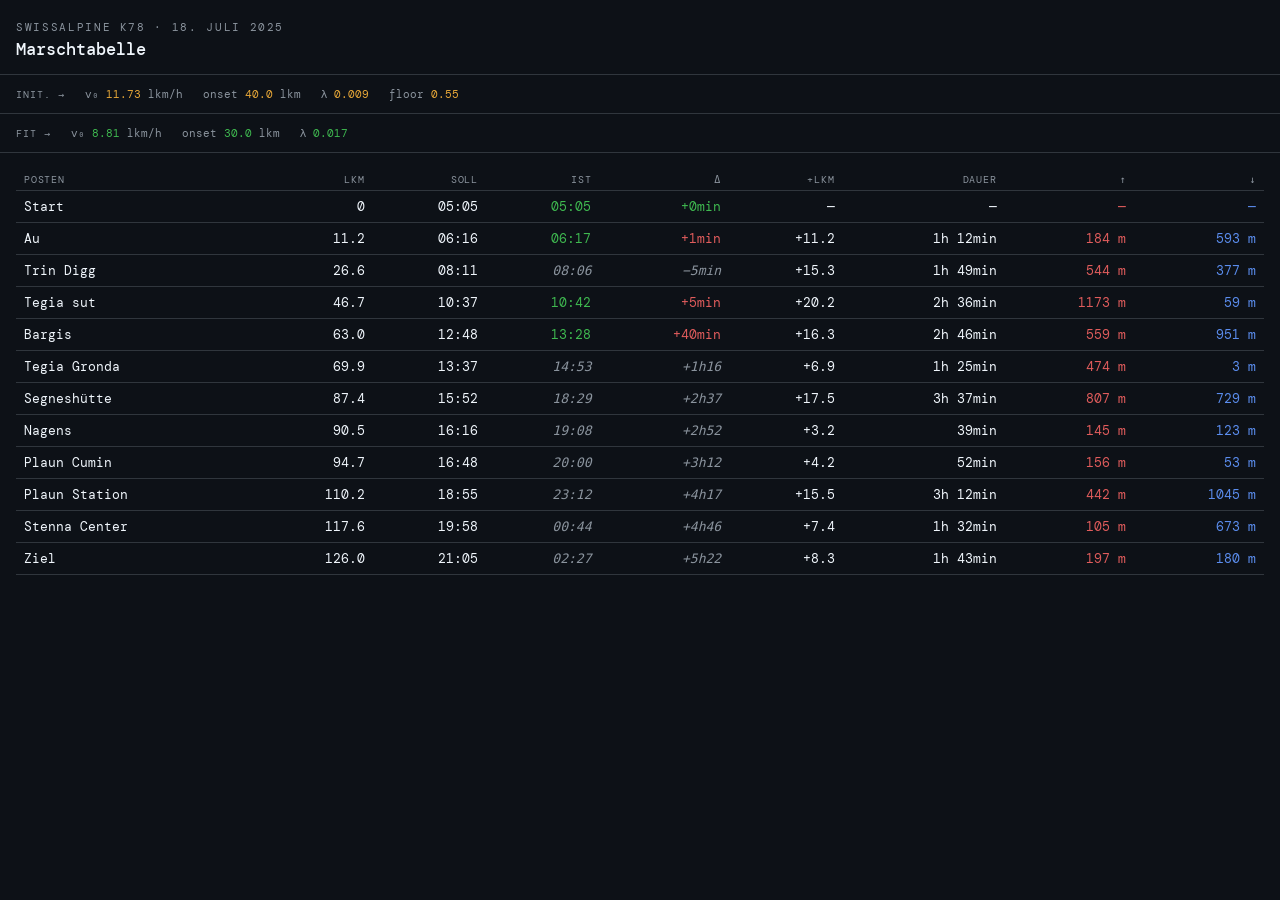
==== commit bbeca8f4: "started server.py" ====
--- a/index.html
+++ b/index.html
@@ -81,22 +81,20 @@
   <p>Marschtabelle</p>
 </header>
 
-<div class="params">
+<div class="params" id="fitParamsBarInitial">
   <div class="param" style="color:var(--muted);font-size:10px;letter-spacing:.1em;text-transform:uppercase;align-self:center">init. →</div>
-  <div class="param">v₀ <span id="pV0">10.2</span> lkm/h</div>
-  <div class="param">onset <span>40</span> lkm</div>
-  <div class="param">λ <span>0.009</span></div>
-  <div class="param">floor <span>0.55</span></div>
+  <div class="param">v₀ <span id="pV0">?</span> lkm/h</div>
+  <div class="param">onset <span id="pOnset">?</span> lkm</div>
+  <div class="param">λ <span id="pLambda">?</span></div>
+  <div class="param">floor <span  id="pFloor">?</span></div>
 </div>
 
-<div class="params" id="fitParamsBar" style="display:none">
+<div class="params" id="fitParamsBarAdjusted" style="display:none">
   <div class="param" style="color:var(--muted);font-size:10px;letter-spacing:.1em;text-transform:uppercase;align-self:center">fit →</div>
   <div class="param">v₀ <span id="fpV0" style="color:var(--ok)"></span> lkm/h</div>
   <div class="param">onset <span id="fpOnset" style="color:var(--ok)"></span> lkm</div>
   <div class="param">λ <span id="fpLambda" style="color:var(--ok)"></span></div>
 </div>
-
-<div class="fit-bar" id="fitBar">Lade ist.txt…</div>
 
 <div class="table-wrap">
   <table>
@@ -104,13 +102,13 @@
       <tr>
         <th>Posten</th>
         <th>lkm</th>
-        <th>↑</th>
-        <th>↓</th>
-        <th>+lkm</th>
-        <th>Dauer</th>
         <th>Soll</th>
         <th>Ist</th>
         <th>Δ</th>
+        <th>+lkm</th>
+        <th>Dauer</th>
+        <th>↑</th>
+        <th>↓</th>
       </tr>
     </thead>
     <tbody id="tbody"></tbody>
@@ -118,32 +116,38 @@
 </div>
 
 <script>
+
 // ── Model params ────────────────────────────────────────────────────────────
-const V_BASE   = 10.2;
-const ONSET    = 40.0;
-const LAMBDA   = 0.009;
+const V_BASE   = 3.258*3.6;
+const ONSET    = 40;
+const LAMBDA   = 0.0090;
 const FLOOR    = 0.55;
 
 const ROUTE = [
-  { id:'start',   name:'Start',         lkm:0,       asc:0,      desc:0,       soll:  0, ist:-1, estimate:-1, state:0 },
-  { id:'trindigg',name:'Trin Digg',     lkm:25.68,   asc:638,    desc:907.5,   soll:146, ist:-1, estimate:-1, state:0 },
-  { id:'tegiasut',name:'Tegia sut',     lkm:46.685,  asc:1908.5, desc:951.5,   soll:273, ist:-1, estimate:-1, state:0 },
-  { id:'bargis',  name:'Bargis',        lkm:62.51,   asc:2431,   desc:1908.5,  soll:383, ist:-1, estimate:-1, state:0 },
-  { id:'gronda',  name:'Tegia Gronda',  lkm:69.88,   asc:2948,   desc:1908.5,  soll:437, ist:-1, estimate:-1, state:0 },
-  { id:'segnes',  name:'Segneshütte',   lkm:87.255,  asc:3745.5, desc:2612.5,  soll:583, ist:-1, estimate:-1, state:0 },
-  { id:'nagens',  name:'Nagens',        lkm:90.896,  asc:3889.6, desc:2739,    soll:617, ist:-1, estimate:-1, state:0 },
-  { id:'cumin',   name:'Plaun Cumin',   lkm:94.525,  asc:4042.5, desc:2772,    soll:651, ist:-1, estimate:-1, state:0 },
-  { id:'station', name:'Plaun Station', lkm:109.265, asc:4416.5, desc:3806,    soll:800, ist:-1, estimate:-1, state:0 },
-  { id:'stenna',  name:'Stenna Center', lkm:116.325, asc:4482.5, desc:4477,    soll:876, ist:-1, estimate:-1, state:0 },
-  { id:'ziel',    name:'Ziel',          lkm:124.255, asc:4625.5, desc:4625.5,  soll:960, ist:-1, estimate:-1, state:0 },
+	{id: 'start',        name: 'Start',             lkm: 0.00,   asc: 0,    desc: 0,    soll: 0,   ist:-1, estimate:-1, state:0},
+	{id: 'au',           name: 'Au',                lkm: 11.24,  asc: 184,  desc: 593,  soll: 71,  ist:-1, estimate:-1, state:0},
+	{id: 'trindigg',     name: 'Trin Digg',         lkm: 26.56,  asc: 728,  desc: 970,  soll: 186, ist:-1, estimate:-1, state:0},
+	{id: 'tegiasut',     name: 'Tegia sut',         lkm: 46.72,  asc: 1901, desc: 1029, soll: 332, ist:-1, estimate:-1, state:0},
+	{id: 'bargis',       name: 'Bargis',            lkm: 62.99,  asc: 2460, desc: 1980, soll: 463, ist:-1, estimate:-1, state:0},
+	{id: 'tegiagronda',  name: 'Tegia Gronda',      lkm: 69.88,  asc: 2934, desc: 1983, soll: 512, ist:-1, estimate:-1, state:0},
+	{id: 'segneshütte',  name: 'Segneshütte',       lkm: 87.39,  asc: 3741, desc: 2712, soll: 647, ist:-1, estimate:-1, state:0},
+	{id: 'nagens',       name: 'Nagens',            lkm: 90.54,  asc: 3886, desc: 2835, soll: 671, ist:-1, estimate:-1, state:0},
+	{id: 'plauncumin',   name: 'Plaun Cumin',       lkm: 94.73,  asc: 4042, desc: 2888, soll: 703, ist:-1, estimate:-1, state:0},
+	{id: 'plaunstation', name: 'Plaun Station',     lkm: 110.20, asc: 4484, desc: 3933, soll: 830, ist:-1, estimate:-1, state:0},
+	{id: 'stennacenter', name: 'Stenna Center',     lkm: 117.64, asc: 4589, desc: 4606, soll: 893, ist:-1, estimate:-1, state:0},
+	{id: 'ziel',         name: 'Ziel',              lkm: 125.96, asc: 4786, desc: 4786, soll: 960, ist:-1, estimate:-1, state:0},
 ];
+
 
 IST = {
   "start": "5:05",
-  "trindigg":"7:32",
-  'tegiasut':"9:40",
-  'bargis': '11:52',
-  "gronda":"12:50"
+  "au": "6:17",
+  "tegiasut":"10:42",
+ // "trindigg":"7:31",
+ // 'tegiasut':"9:38",
+  'bargis': '13:28',
+ // "gronda":"12:22",
+ // "segnes":"15:10"
 }
 
 // ── Helpers ─────────────────────────────────────────────────────────────────
@@ -223,7 +227,10 @@
 // ── Fit v_base, onset, lambda to measured CPs ────────────────────────────────
 function fitParams() {
   function cost([vb, onset, lambda]) {
-    if (vb <= 0 || lambda <= 0 || onset < 0) return 1e12;
+    if (vb < 8 || vb > 12) return 1e12;
+    if (onset < 30 || onset > 90) return 1e12;
+    if (lambda < 0.001 || lambda > 0.05) return 1e12;    
+    
     let s = 0;
     for (const cp of ROUTE) {
       if (cp.state !== 1 || cp.lkm === 0) continue;
@@ -233,7 +240,6 @@
     return s;
   }
   const [vb, onset, lambda] = nelderMead(cost, [V_BASE, ONSET, LAMBDA]);
-  console.info("vBase: "+vb+" onset: "+onset+" lambda: "+lambda)
   return { vBase: vb, onset, lambda };
 }
 
@@ -250,9 +256,7 @@
       lastMeasured = cp
       measured_count++
     }
-  }
-
-  
+  }  
 
   if (measured_count < 4){
       // Before Bargis, just use the deltas
@@ -272,8 +276,8 @@
       // update fitParamsBar, set it visible
       document.getElementById('fpV0').textContent     = np.vBase.toFixed(2);
       document.getElementById('fpOnset').textContent  = np.onset.toFixed(1);
-      document.getElementById('fpLambda').textContent = np.lambda.toFixed(4);
-      document.getElementById('fitParamsBar').style.display = '';
+      document.getElementById('fpLambda').textContent = np.lambda.toFixed(3);
+      document.getElementById('fitParamsBarAdjusted').style.display = '';
 
       // predict
       for (const cp of ROUTE) {
@@ -293,7 +297,7 @@
     const segLkm  = prev ? cp.lkm - prev.lkm : null;
     const segAsc  = prev ? cp.asc  - prev.asc  : null;
     const segDesc = prev ? cp.desc - prev.desc : null;
-    const segDur  = prev ? cp.modelMin - prev.modelMin : null;
+    const segDur  = prev ? cp.ist - prev.ist : null;
 
     const isMeasured = cp.state === 1
     
@@ -306,14 +310,14 @@
     tr.innerHTML = `
       <td>${cp.name}</td>
       <td>${cp.lkm > 0 ? cp.lkm.toFixed(1) : '0'}</td>
-      <td class="up">${segAsc  != null ? Math.round(segAsc)  + ' m' : '—'}</td>
-      <td class="down">${segDesc != null ? Math.round(segDesc) + ' m' : '—'}</td>
-      <td>${segLkm  != null ? '+' + segLkm.toFixed(1) : '—'}</td>
-      <td>${durStr(segDur)}</td>
       <td>${toHHMM(cp.soll + start)}</td>
       <td class="ist-cell ${isMeasured ? 'measured' : 'projected'}">${toHHMM(cp.ist + start)}</td>
       <td class="delta-cell ${isMeasured ? dCls : 'projected' }">${dText}</td>
-    `;
+      <td>${segLkm  != null ? '+' + segLkm.toFixed(1) : '—'}</td>
+      <td>${durStr(segDur)}</td>
+      <td class="up">${segAsc  != null ? Math.round(segAsc)  + ' m' : '—'}</td>
+      <td class="down">${segDesc != null ? Math.round(segDesc) + ' m' : '—'}</td>
+  `;
     tbody.appendChild(tr);
   }
 }
@@ -343,8 +347,8 @@
     buildTable(ist, start);
   } catch(e) {
     buildTable(null);
-    document.getElementById('fitBar').textContent = 'Fehler beim Laden von ist.txt.';
-    document.getElementById('fitBar').classList.add('error');
+    document.getElementById('fitParamsBarInitial').textContent = 'Fehler beim Laden von ist.txt.';
+    document.getElementById('fitParamsBarInitial').classList.add('error');
   }
 }
 
@@ -364,11 +368,12 @@
 function matchId(key) {
   const map = {
     start: 'start',
-    trindigg: 'trindigg', trin_digg: 'trindigg',
+    au: 'au',
+    trindigg: 'trindigg', trin_digg: 'trindigg',trin: 'trindigg',
     tegiasut: 'tegiasut', tegia_sut: 'tegiasut',
     bargis:   'bargis',
-    tegiagrond: 'gronda', tegiagronda: 'gronda', gronda: 'gronda',
-    segnes: 'segnes', segneshütte: 'segnes',
+    tegiagrond: 'tegiagronda', tegiagronda: 'tegiagronda', gronda: 'tegiagronda',
+    segnes: 'segneshütte', segneshütte: 'segneshütte',
     nagens: 'nagens',
     cumin: 'cumin', plauncumin: 'cumin',
     station: 'station', plaunstation: 'station',
@@ -379,6 +384,12 @@
 }
 
 
+  document.getElementById('pV0').textContent     = V_BASE.toFixed(2);
+  document.getElementById('pOnset').textContent  = ONSET.toFixed(1);
+  document.getElementById('pLambda').textContent = LAMBDA.toFixed(3);
+  document.getElementById('pFloor').textContent = FLOOR.toFixed(2);
+
+
 loadIst();
 </script>
 </body>
